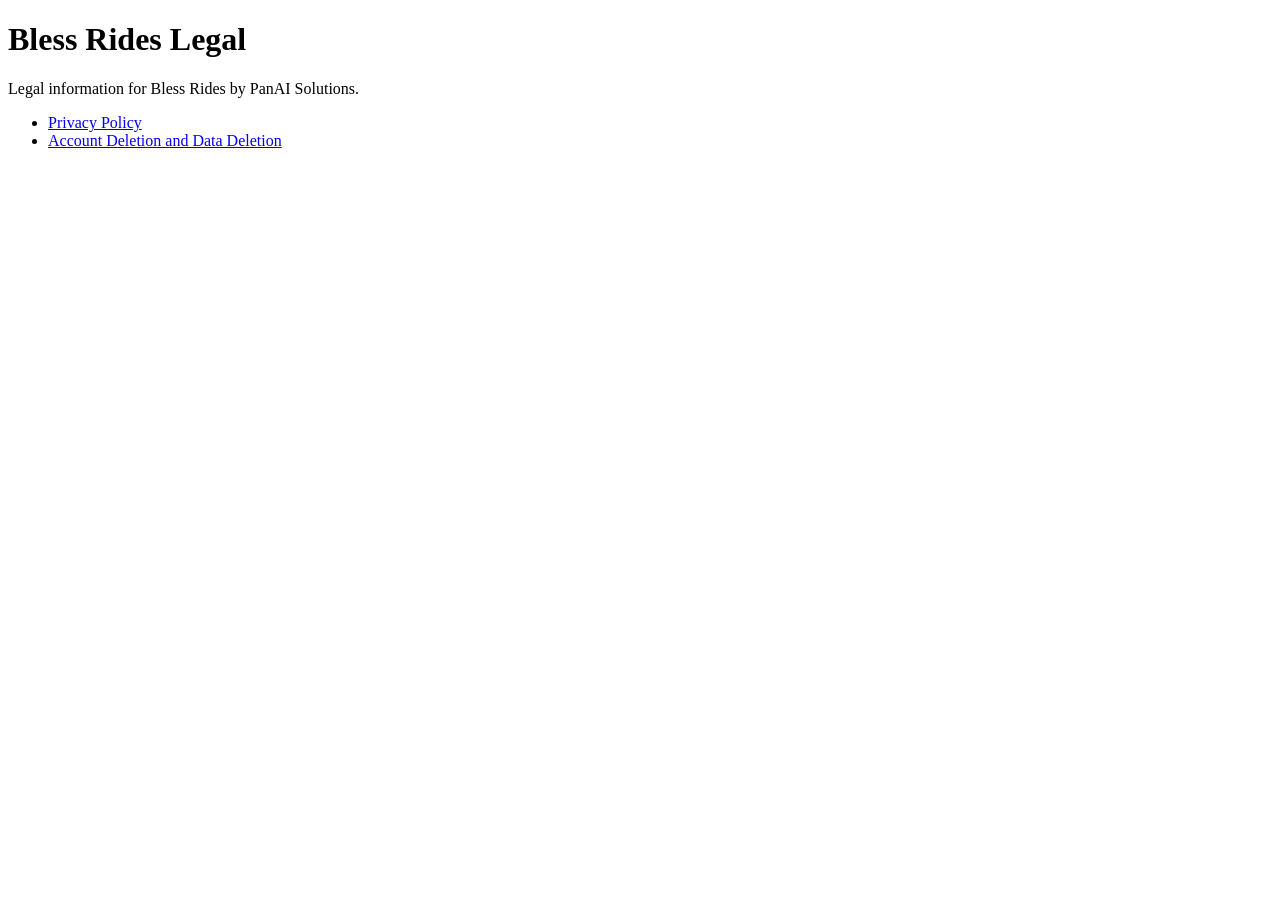
==== index.html @ 6a122d62 "Add initial index.html for Bless Rides Legal page" ====
<!doctype html>
<html lang="en">
<head>
  <meta charset="utf-8">
  <meta name="viewport" content="width=device-width, initial-scale=1">
  <title>Bless Rides Legal</title>
</head>
<body>
  <h1>Bless Rides Legal</h1>
  <p>Legal information for Bless Rides by PanAI Solutions.</p>

  <ul>
    <li><a href="privacy-policy.html">Privacy Policy</a></li>
    <li><a href="account-deletion.html">Account Deletion and Data Deletion</a></li>
  </ul>
</body>
</html>
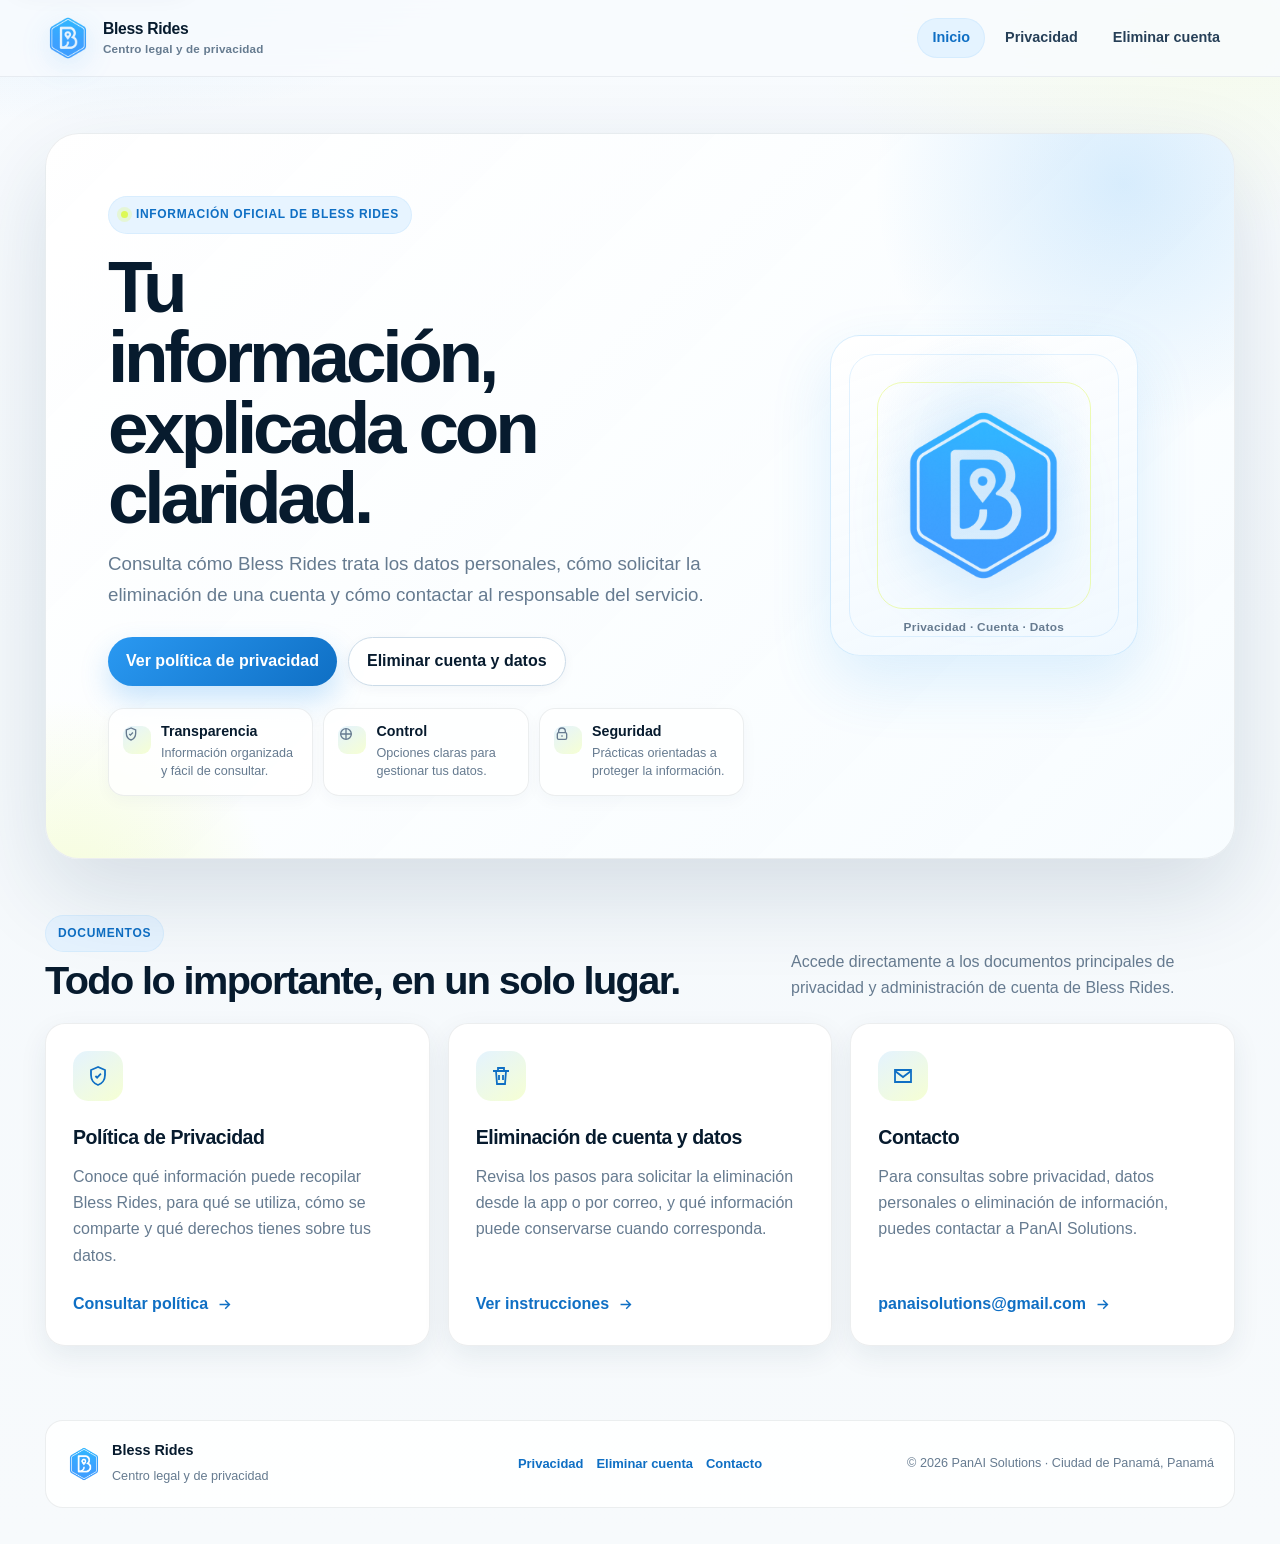
==== commit 40289759: "Update Bless Rides legal site" ====
--- a/index.html
+++ b/index.html
@@ -1,17 +1,120 @@
 <!doctype html>
-<html lang="en">
+<html lang="es">
 <head>
   <meta charset="utf-8">
   <meta name="viewport" content="width=device-width, initial-scale=1">
-  <title>Bless Rides Legal</title>
+  <meta name="description" content="Centro legal y de privacidad de Bless Rides. Consulta la política de privacidad, la eliminación de cuenta y los canales de contacto.">
+  <meta name="theme-color" content="#2A99F2">
+  <meta name="color-scheme" content="light">
+  <meta name="robots" content="index,follow">
+  <title>Centro Legal y de Privacidad | Bless Rides</title>
+  <link rel="icon" type="image/png" sizes="16x16" href="assets/favicon-16.png">
+  <link rel="icon" type="image/png" sizes="32x32" href="assets/favicon-32.png">
+  <link rel="icon" type="image/png" sizes="64x64" href="assets/favicon-64.png">
+  <link rel="apple-touch-icon" href="assets/apple-touch-icon.png">
+  <link rel="manifest" href="site.webmanifest">
+  <link rel="stylesheet" href="style.css">
+  <script defer src="site.js"></script>
 </head>
 <body>
-  <h1>Bless Rides Legal</h1>
-  <p>Legal information for Bless Rides by PanAI Solutions.</p>
+  <a class="skip-link" href="#contenido">Saltar al contenido</a>
 
-  <ul>
-    <li><a href="privacy-policy.html">Privacy Policy</a></li>
-    <li><a href="account-deletion.html">Account Deletion and Data Deletion</a></li>
-  </ul>
+  <header class="site-header">
+    <div class="container nav">
+      <a class="brand" href="index.html" aria-label="Bless Rides, centro legal y de privacidad">
+        <img src="assets/bless-logo.png" alt="" width="46" height="46">
+        <span class="brand-title">Bless Rides<span class="brand-subtitle">Centro legal y de privacidad</span></span>
+      </a>
+      <nav class="nav-links" aria-label="Navegación principal">
+        <a href="index.html" aria-current="page">Inicio</a>
+        <a href="privacy-policy.html">Privacidad</a>
+        <a href="account-deletion.html">Eliminar cuenta</a>
+      </nav>
+    </div>
+  </header>
+
+  <main id="contenido">
+    <section class="hero">
+      <div class="container">
+        <div class="hero-shell">
+          <div class="hero-copy">
+            <span class="eyebrow"><span class="eyebrow-dot" aria-hidden="true"></span>Información oficial de Bless Rides</span>
+            <h1>Tu información, explicada con claridad.</h1>
+            <p class="hero-lead">Consulta cómo Bless Rides trata los datos personales, cómo solicitar la eliminación de una cuenta y cómo contactar al responsable del servicio.</p>
+
+            <div class="hero-actions">
+              <a class="btn btn-primary" href="privacy-policy.html">Ver política de privacidad</a>
+              <a class="btn btn-ghost" href="account-deletion.html">Eliminar cuenta y datos</a>
+            </div>
+
+            <div class="trust-strip" aria-label="Principios del centro legal">
+              <div class="trust-item">
+                <span class="trust-icon" aria-hidden="true"><svg viewBox="0 0 24 24"><path d="M12 3 5 6v5c0 4.6 2.9 8.7 7 10 4.1-1.3 7-5.4 7-10V6l-7-3Z"/><path d="m9.4 12 1.7 1.7 3.8-4"/></svg></span>
+                <div><strong>Transparencia</strong><span>Información organizada y fácil de consultar.</span></div>
+              </div>
+              <div class="trust-item">
+                <span class="trust-icon" aria-hidden="true"><svg viewBox="0 0 24 24"><path d="M4 12h16M12 4v16"/><circle cx="12" cy="12" r="8"/></svg></span>
+                <div><strong>Control</strong><span>Opciones claras para gestionar tus datos.</span></div>
+              </div>
+              <div class="trust-item">
+                <span class="trust-icon" aria-hidden="true"><svg viewBox="0 0 24 24"><path d="M7 10V8a5 5 0 0 1 10 0v2"/><rect x="5" y="10" width="14" height="10" rx="2"/><path d="M12 14v2"/></svg></span>
+                <div><strong>Seguridad</strong><span>Prácticas orientadas a proteger la información.</span></div>
+              </div>
+            </div>
+          </div>
+
+          <div class="hero-visual" aria-hidden="true">
+            <div class="brand-stage">
+              <img src="assets/bless-logo.png" alt="">
+              <span class="brand-stage-caption">Privacidad · Cuenta · Datos</span>
+            </div>
+          </div>
+        </div>
+      </div>
+    </section>
+
+    <section class="section" aria-labelledby="documentos-title">
+      <div class="container">
+        <div class="section-head">
+          <div>
+            <span class="eyebrow">Documentos</span>
+            <h2 id="documentos-title">Todo lo importante, en un solo lugar.</h2>
+          </div>
+          <p>Accede directamente a los documentos principales de privacidad y administración de cuenta de Bless Rides.</p>
+        </div>
+
+        <div class="cards">
+          <article class="card">
+            <div class="icon-box" aria-hidden="true"><svg viewBox="0 0 24 24"><path d="M12 3 5 6v5c0 4.6 2.9 8.7 7 10 4.1-1.3 7-5.4 7-10V6l-7-3Z"/><path d="m9.4 12 1.7 1.7 3.8-4"/></svg></div>
+            <h3>Política de Privacidad</h3>
+            <p>Conoce qué información puede recopilar Bless Rides, para qué se utiliza, cómo se comparte y qué derechos tienes sobre tus datos.</p>
+            <a class="card-link" href="privacy-policy.html">Consultar política <svg viewBox="0 0 24 24" fill="none" stroke="currentColor" stroke-width="2"><path d="M5 12h14M13 6l6 6-6 6"/></svg></a>
+          </article>
+
+          <article class="card">
+            <div class="icon-box" aria-hidden="true"><svg viewBox="0 0 24 24"><path d="M4 7h16M9 7V4h6v3M7 7l1 13h8l1-13M10 11v5M14 11v5"/></svg></div>
+            <h3>Eliminación de cuenta y datos</h3>
+            <p>Revisa los pasos para solicitar la eliminación desde la app o por correo, y qué información puede conservarse cuando corresponda.</p>
+            <a class="card-link" href="account-deletion.html">Ver instrucciones <svg viewBox="0 0 24 24" fill="none" stroke="currentColor" stroke-width="2"><path d="M5 12h14M13 6l6 6-6 6"/></svg></a>
+          </article>
+
+          <article class="card">
+            <div class="icon-box" aria-hidden="true"><svg viewBox="0 0 24 24"><path d="M4 6h16v12H4z"/><path d="m4 7 8 6 8-6"/></svg></div>
+            <h3>Contacto</h3>
+            <p>Para consultas sobre privacidad, datos personales o eliminación de información, puedes contactar a PanAI Solutions.</p>
+            <a class="card-link" href="mailto:panaisolutions@gmail.com">panaisolutions@gmail.com <svg viewBox="0 0 24 24" fill="none" stroke="currentColor" stroke-width="2"><path d="M5 12h14M13 6l6 6-6 6"/></svg></a>
+          </article>
+        </div>
+      </div>
+    </section>
+  </main>
+
+  <footer class="site-footer">
+    <div class="container footer-shell">
+      <div class="footer-brand"><img src="assets/bless-logo.png" alt="" width="36" height="36"><div><strong>Bless Rides</strong><span>Centro legal y de privacidad</span></div></div>
+      <div class="footer-links"><a href="privacy-policy.html">Privacidad</a><a href="account-deletion.html">Eliminar cuenta</a><a href="mailto:panaisolutions@gmail.com">Contacto</a></div>
+      <div class="footer-meta">© 2026 PanAI Solutions · Ciudad de Panamá, Panamá</div>
+    </div>
+  </footer>
 </body>
 </html>
--- a/style.css
+++ b/style.css
@@ -0,0 +1,423 @@
+:root {
+  --brand: #2a99f2;
+  --brand-600: #1d86dc;
+  --brand-700: #0f6fc4;
+  --brand-800: #0b579b;
+  --brand-050: #f3f9ff;
+  --brand-100: #e4f3ff;
+  --brand-200: #cce9ff;
+  --lime: #ddf955;
+  --lime-soft: #f6ffd3;
+  --ink: #071b2e;
+  --ink-2: #263f57;
+  --muted: #667b90;
+  --muted-2: #8394a6;
+  --line: #dce8f2;
+  --line-strong: #cbdbe8;
+  --paper: #ffffff;
+  --canvas: #f5f9fc;
+  --success: #0a8a5b;
+  --warning: #c17a09;
+  --shadow-xs: 0 3px 12px rgba(12, 52, 87, .045);
+  --shadow-sm: 0 10px 28px rgba(12, 52, 87, .075);
+  --shadow-md: 0 20px 50px rgba(12, 52, 87, .11);
+  --shadow-lg: 0 34px 90px rgba(12, 52, 87, .14);
+  --radius-sm: 14px;
+  --radius-md: 20px;
+  --radius-lg: 28px;
+  --radius-xl: 34px;
+  --max: 1190px;
+  --header-h: 76px;
+}
+
+* { box-sizing: border-box; }
+html { scroll-behavior: smooth; scroll-padding-top: 96px; }
+body {
+  margin: 0;
+  min-height: 100vh;
+  font-family: ui-sans-serif, -apple-system, BlinkMacSystemFont, "Segoe UI", Roboto, Helvetica, Arial, sans-serif;
+  color: var(--ink);
+  line-height: 1.65;
+  background:
+    radial-gradient(760px 360px at 6% -7%, rgba(42, 153, 242, .15), transparent 64%),
+    radial-gradient(640px 310px at 96% 2%, rgba(221, 249, 85, .11), transparent 66%),
+    linear-gradient(180deg, #f8fbfe 0%, var(--canvas) 42%, #f7fafc 100%);
+  -webkit-font-smoothing: antialiased;
+  text-rendering: optimizeLegibility;
+}
+
+a { color: var(--brand-700); text-decoration-thickness: 1.4px; text-underline-offset: 3px; }
+a:hover { color: var(--brand-800); }
+img { display: block; max-width: 100%; }
+button, a { -webkit-tap-highlight-color: transparent; }
+::selection { background: rgba(42, 153, 242, .2); color: var(--ink); }
+
+.skip-link {
+  position: fixed;
+  z-index: 9999;
+  left: 16px;
+  top: 12px;
+  transform: translateY(-170%);
+  padding: 10px 14px;
+  border-radius: 10px;
+  background: var(--ink);
+  color: #fff;
+  font-weight: 800;
+  text-decoration: none;
+  box-shadow: var(--shadow-sm);
+}
+.skip-link:focus { transform: none; }
+:focus-visible { outline: 3px solid rgba(42, 153, 242, .42); outline-offset: 3px; border-radius: 8px; }
+
+.container { width: min(calc(100% - 36px), var(--max)); margin-inline: auto; }
+
+/* Header */
+.site-header {
+  position: sticky;
+  top: 0;
+  z-index: 100;
+  background: rgba(248, 251, 254, .86);
+  backdrop-filter: saturate(155%) blur(18px);
+  -webkit-backdrop-filter: saturate(155%) blur(18px);
+  border-bottom: 1px solid rgba(7, 27, 46, .065);
+  transition: box-shadow .18s ease, background .18s ease;
+}
+.site-header.is-scrolled { background: rgba(248, 251, 254, .94); box-shadow: 0 8px 26px rgba(12, 52, 87, .07); }
+.nav { min-height: var(--header-h); display: flex; align-items: center; justify-content: space-between; gap: 24px; }
+.brand { display: inline-flex; align-items: center; gap: 12px; min-width: max-content; color: var(--ink); text-decoration: none; }
+.brand img { width: 46px; height: 46px; filter: drop-shadow(0 8px 14px rgba(42, 153, 242, .2)); }
+.brand-title { font-size: .98rem; font-weight: 900; letter-spacing: -.02em; line-height: 1.05; }
+.brand-subtitle { display: block; margin-top: 5px; color: var(--muted); font-size: .73rem; font-weight: 750; letter-spacing: .015em; }
+.nav-links { display: flex; align-items: center; gap: 5px; }
+.nav-links a {
+  display: inline-flex;
+  align-items: center;
+  min-height: 40px;
+  padding: 0 14px;
+  border: 1px solid transparent;
+  border-radius: 999px;
+  color: var(--ink-2);
+  font-size: .9rem;
+  font-weight: 800;
+  text-decoration: none;
+}
+.nav-links a:hover { color: var(--brand-700); background: rgba(42, 153, 242, .065); }
+.nav-links a[aria-current="page"] { color: var(--brand-700); background: var(--brand-100); border-color: rgba(42, 153, 242, .08); }
+
+/* Shared labels */
+.eyebrow {
+  display: inline-flex;
+  align-items: center;
+  gap: 8px;
+  width: fit-content;
+  padding: 8px 12px;
+  border: 1px solid rgba(42, 153, 242, .08);
+  border-radius: 999px;
+  background: rgba(228, 243, 255, .86);
+  color: var(--brand-700);
+  font-size: .75rem;
+  font-weight: 900;
+  letter-spacing: .055em;
+  text-transform: uppercase;
+}
+.eyebrow-dot { width: 7px; height: 7px; border-radius: 50%; background: var(--lime); box-shadow: 0 0 0 4px rgba(221, 249, 85, .24); }
+
+/* Home hero */
+.hero { padding: 56px 0 28px; }
+.hero-shell {
+  position: relative;
+  isolation: isolate;
+  overflow: hidden;
+  display: grid;
+  grid-template-columns: minmax(0, 1.15fr) minmax(260px, .68fr);
+  gap: clamp(26px, 4vw, 52px);
+  align-items: center;
+  padding: clamp(36px, 5vw, 62px);
+  border: 1px solid rgba(7, 27, 46, .075);
+  border-radius: var(--radius-xl);
+  background: linear-gradient(135deg, rgba(255, 255, 255, .98), rgba(247, 252, 255, .94));
+  box-shadow: var(--shadow-lg);
+}
+.hero-shell::before {
+  content: "";
+  position: absolute;
+  z-index: -1;
+  width: 520px;
+  height: 520px;
+  right: -150px;
+  top: -210px;
+  border-radius: 50%;
+  background: radial-gradient(circle, rgba(42, 153, 242, .17), rgba(42, 153, 242, 0) 68%);
+}
+.hero-shell::after {
+  content: "";
+  position: absolute;
+  z-index: -1;
+  width: 420px;
+  height: 420px;
+  left: -190px;
+  bottom: -260px;
+  border-radius: 50%;
+  background: radial-gradient(circle, rgba(221, 249, 85, .23), rgba(221, 249, 85, 0) 70%);
+}
+.hero-copy { min-width: 0; }
+.hero h1 {
+  max-width: 10.8ch;
+  margin: 18px 0 16px;
+  font-size: clamp(3.05rem, 5.7vw, 5.35rem);
+  line-height: .965;
+  letter-spacing: -.058em;
+}
+.hero-lead { max-width: 63ch; margin: 0; color: var(--muted); font-size: clamp(1.03rem, 1.55vw, 1.17rem); }
+.hero-actions { display: flex; flex-wrap: wrap; gap: 11px; margin-top: 26px; }
+.btn {
+  display: inline-flex;
+  align-items: center;
+  justify-content: center;
+  min-height: 49px;
+  padding: 0 18px;
+  border-radius: 999px;
+  font-weight: 900;
+  text-decoration: none;
+  transition: transform .16s ease, box-shadow .16s ease, background .16s ease, border-color .16s ease;
+}
+.btn:hover { transform: translateY(-1px); text-decoration: none; }
+.btn-primary { color: #fff; background: linear-gradient(135deg, var(--brand), var(--brand-700)); box-shadow: 0 13px 28px rgba(42, 153, 242, .25); }
+.btn-primary:hover { color: #fff; box-shadow: 0 16px 34px rgba(42, 153, 242, .3); }
+.btn-ghost { color: var(--ink); background: rgba(255, 255, 255, .9); border: 1px solid var(--line-strong); box-shadow: var(--shadow-xs); }
+.btn-ghost:hover { color: var(--ink); border-color: rgba(42, 153, 242, .3); background: #fff; }
+
+.trust-strip { display: grid; grid-template-columns: repeat(3, minmax(0, 1fr)); gap: 10px; margin-top: 22px; }
+.trust-item {
+  display: grid;
+  grid-template-columns: 28px minmax(0, 1fr);
+  gap: 10px;
+  align-items: start;
+  padding: 14px;
+  border: 1px solid rgba(7, 27, 46, .075);
+  border-radius: 16px;
+  background: rgba(255, 255, 255, .76);
+  box-shadow: 0 5px 16px rgba(12, 52, 87, .035);
+}
+.trust-icon { width: 28px; height: 28px; display: grid; place-items: center; border-radius: 9px; background: linear-gradient(145deg, var(--brand-100), var(--lime-soft)); color: var(--brand-700); }
+.trust-icon svg { width: 16px; height: 16px; fill: none; stroke: currentColor; stroke-width: 2; }
+.trust-item strong { display: block; font-size: .89rem; line-height: 1.25; }
+.trust-item span { display: block; margin-top: 3px; color: var(--muted); font-size: .79rem; line-height: 1.45; }
+
+.hero-visual { min-width: 0; display: flex; justify-content: center; }
+.brand-stage {
+  position: relative;
+  width: min(308px, 100%);
+  aspect-ratio: .96;
+  display: grid;
+  place-items: center;
+  padding: 30px;
+  border: 1px solid rgba(42, 153, 242, .16);
+  border-radius: 30px;
+  background:
+    radial-gradient(circle at 50% 32%, rgba(42, 153, 242, .12), transparent 42%),
+    linear-gradient(160deg, rgba(255,255,255,.98), rgba(239,248,255,.9));
+  box-shadow: 0 26px 62px rgba(42, 153, 242, .14), inset 0 1px 0 rgba(255,255,255,.9);
+}
+.brand-stage::before,
+.brand-stage::after { content: ""; position: absolute; inset: 18px; border-radius: 26px; border: 1px solid rgba(42, 153, 242, .13); pointer-events: none; }
+.brand-stage::after { inset: 46px; border-color: rgba(221, 249, 85, .44); }
+.brand-stage img { width: 76%; filter: drop-shadow(0 17px 28px rgba(42, 153, 242, .22)); }
+.brand-stage-caption { position: absolute; left: 0; right: 0; bottom: 18px; text-align: center; color: var(--muted); font-size: .74rem; font-weight: 800; letter-spacing: .025em; }
+
+/* Home documents */
+.section { padding: 28px 0 74px; }
+.section-head { display: grid; grid-template-columns: minmax(0, 1fr) minmax(280px, .62fr); gap: 30px; align-items: end; margin-bottom: 22px; }
+.section-head h2 { margin: 7px 0 0; font-size: clamp(1.9rem, 3.1vw, 2.65rem); line-height: 1.06; letter-spacing: -.04em; }
+.section-head p { margin: 0; color: var(--muted); }
+.cards { display: grid; grid-template-columns: repeat(3, minmax(0, 1fr)); gap: 18px; }
+.card {
+  position: relative;
+  overflow: hidden;
+  min-height: 278px;
+  display: flex;
+  flex-direction: column;
+  padding: 27px;
+  border: 1px solid rgba(7, 27, 46, .075);
+  border-radius: var(--radius-md);
+  background: rgba(255, 255, 255, .92);
+  box-shadow: var(--shadow-sm);
+  transition: transform .16s ease, box-shadow .16s ease, border-color .16s ease;
+}
+.card::before { content: ""; position: absolute; inset: 0 0 auto 0; height: 3px; background: linear-gradient(90deg, var(--brand), var(--lime)); opacity: 0; transition: opacity .16s ease; }
+.card:hover { transform: translateY(-3px); border-color: rgba(42, 153, 242, .2); box-shadow: var(--shadow-md); }
+.card:hover::before { opacity: 1; }
+.icon-box { width: 50px; height: 50px; display: grid; place-items: center; margin-bottom: 20px; border-radius: 15px; background: linear-gradient(145deg, var(--brand-100), var(--lime-soft)); color: var(--brand-700); }
+.icon-box svg { width: 24px; height: 24px; fill: none; stroke: currentColor; stroke-width: 1.8; }
+.card h3 { margin: 0 0 10px; font-size: 1.22rem; letter-spacing: -.024em; }
+.card p { margin: 0 0 22px; color: var(--muted); }
+.card-link { display: inline-flex; align-items: center; gap: 8px; margin-top: auto; width: fit-content; font-weight: 900; text-decoration: none; }
+.card-link svg { width: 17px; height: 17px; transition: transform .16s ease; }
+.card-link:hover svg { transform: translateX(3px); }
+
+/* Document heroes */
+.page-hero { padding: 44px 0 20px; }
+.page-hero-shell {
+  position: relative;
+  isolation: isolate;
+  overflow: hidden;
+  padding: clamp(30px, 4.4vw, 48px);
+  border: 1px solid rgba(7, 27, 46, .075);
+  border-radius: var(--radius-lg);
+  background: linear-gradient(135deg, rgba(255,255,255,.98), rgba(241,249,255,.95));
+  box-shadow: var(--shadow-sm);
+}
+.page-hero-shell::after { content: ""; position: absolute; z-index: -1; right: -110px; top: -150px; width: 390px; height: 390px; border-radius: 50%; background: radial-gradient(circle, rgba(42,153,242,.15), transparent 67%); }
+.page-hero h1 { max-width: 18ch; margin: 14px 0 12px; font-size: clamp(2.35rem, 4.8vw, 4.35rem); line-height: .99; letter-spacing: -.052em; }
+.page-hero p { max-width: 76ch; margin: 0; color: var(--muted); font-size: 1.04rem; }
+.meta { display: flex; flex-wrap: wrap; gap: 8px; margin-top: 20px; }
+.meta span { display: inline-flex; align-items: center; min-height: 35px; padding: 0 11px; border: 1px solid rgba(42,153,242,.1); border-radius: 999px; background: rgba(42,153,242,.065); color: var(--ink-2); font-size: .81rem; font-weight: 800; }
+
+/* Documents */
+.doc-layout { display: grid; grid-template-columns: minmax(0, 1fr) 276px; gap: 22px; align-items: start; padding: 12px 0 72px; }
+.document {
+  min-width: 0;
+  padding: clamp(26px, 4vw, 43px);
+  border: 1px solid rgba(7, 27, 46, .075);
+  border-radius: var(--radius-md);
+  background: rgba(255,255,255,.97);
+  box-shadow: var(--shadow-sm);
+}
+.document section { scroll-margin-top: 100px; }
+.document section + section { margin-top: 32px; padding-top: 29px; border-top: 1px solid var(--line); }
+.document h2 { margin: 0 0 12px; color: var(--ink); font-size: 1.32rem; line-height: 1.24; letter-spacing: -.025em; }
+.document h3 { margin: 21px 0 8px; font-size: 1.02rem; }
+.document p, .document li { color: #3c556d; }
+.document p { margin: 0 0 12px; }
+.document p:last-child { margin-bottom: 0; }
+.document ul, .document ol { margin: 12px 0 0; padding-left: 23px; }
+.document li + li { margin-top: 7px; }
+.document strong { color: var(--ink); }
+.document a { overflow-wrap: anywhere; }
+
+.callout { margin: 20px 0 0; padding: 17px 18px; border: 1px solid #cfe7f9; border-left: 4px solid var(--brand); border-radius: var(--radius-sm); background: var(--brand-050); }
+.callout.warning { border-color: #efdcae; border-left-color: #e19a1d; background: #fff9ed; }
+.callout.success { border-color: #cce9dc; border-left-color: var(--success); background: #f1fbf7; }
+.callout strong { display: block; margin-bottom: 3px; }
+
+.data-grid { display: grid; grid-template-columns: repeat(2, minmax(0, 1fr)); gap: 11px; margin-top: 14px; }
+.data-chip { min-width: 0; padding: 14px 15px; border: 1px solid #e5eef6; border-radius: 14px; background: #f9fbfd; }
+.data-chip strong { display: block; font-size: .86rem; }
+.data-chip span { display: block; margin-top: 2px; color: var(--muted); font-size: .87rem; overflow-wrap: anywhere; }
+
+.toc { position: sticky; top: 98px; padding: 18px; border: 1px solid rgba(7, 27, 46, .075); border-radius: var(--radius-md); background: rgba(255, 255, 255, .94); box-shadow: var(--shadow-sm); }
+.toc-title { margin: 0 0 10px; color: var(--muted); font-size: .78rem; font-weight: 900; letter-spacing: .065em; text-transform: uppercase; }
+.toc ul { list-style: none; margin: 0; padding: 0; }
+.toc li + li { margin-top: 1px; }
+.toc a { display: block; padding: 7px 9px; border-radius: 9px; color: var(--ink-2); font-size: .86rem; font-weight: 760; line-height: 1.35; text-decoration: none; border-left: 2px solid transparent; }
+.toc a:hover { color: var(--brand-700); background: var(--brand-050); }
+.toc a.is-active { color: var(--brand-700); background: var(--brand-050); border-left-color: var(--brand); }
+.mobile-toc { display: none; }
+
+/* Footer */
+.site-footer { padding: 0 0 36px; }
+.footer-shell { display: grid; grid-template-columns: 1fr auto 1fr; gap: 20px; align-items: center; padding: 18px 20px; border: 1px solid rgba(7, 27, 46, .075); border-radius: 18px; background: rgba(255, 255, 255, .86); }
+.footer-brand { display: flex; align-items: center; gap: 10px; }
+.footer-brand img { width: 36px; height: 36px; }
+.footer-brand strong { display: block; font-size: .9rem; }
+.footer-brand span, .footer-meta { color: var(--muted); font-size: .79rem; }
+.footer-links { display: flex; flex-wrap: wrap; justify-content: center; gap: 13px; }
+.footer-links a { font-size: .81rem; font-weight: 800; text-decoration: none; }
+.footer-meta { text-align: right; }
+
+/* 404 */
+.not-found { min-height: calc(100vh - var(--header-h) - 130px); display: grid; place-items: center; padding: 54px 0; }
+.not-found-card { max-width: 720px; margin-inline: auto; padding: 46px; text-align: center; border: 1px solid rgba(7,27,46,.075); border-radius: var(--radius-xl); background: rgba(255,255,255,.96); box-shadow: var(--shadow-lg); }
+.not-found-card img { width: 118px; margin: 0 auto 18px; filter: drop-shadow(0 14px 22px rgba(42,153,242,.18)); }
+.not-found-card h1 { margin: 0 0 10px; font-size: clamp(2.2rem, 6vw, 4rem); letter-spacing: -.045em; }
+.not-found-card p { max-width: 52ch; margin: 0 auto; color: var(--muted); }
+.not-found-card .hero-actions { justify-content: center; }
+
+@media (max-width: 1050px) {
+  .hero-shell { grid-template-columns: minmax(0, 1fr) 270px; gap: 28px; padding: 42px; }
+  .hero h1 { font-size: clamp(3rem, 6.6vw, 4.7rem); }
+  .brand-stage { width: 270px; }
+  .trust-strip { gap: 8px; }
+  .trust-item { padding: 12px; grid-template-columns: 24px minmax(0,1fr); gap: 8px; }
+  .trust-icon { width: 24px; height: 24px; }
+  .trust-item span { font-size: .75rem; }
+  .doc-layout { grid-template-columns: minmax(0, 1fr) 248px; }
+}
+
+@media (max-width: 880px) {
+  .hero-shell { grid-template-columns: 1fr; }
+  .hero-copy { order: 1; }
+  .hero-visual { order: 2; justify-content: flex-start; margin-top: 6px; }
+  .brand-stage { width: 190px; padding: 20px; border-radius: 24px; }
+  .brand-stage::before { inset: 12px; }
+  .brand-stage::after { inset: 30px; }
+  .brand-stage-caption { display: none; }
+  .hero h1 { max-width: 12ch; }
+  .section-head { grid-template-columns: 1fr; gap: 8px; align-items: start; }
+  .cards { grid-template-columns: 1fr; }
+  .card { min-height: 0; }
+  .doc-layout { grid-template-columns: 1fr; }
+  .toc { display: none; }
+  .mobile-toc { display: block; margin: 0 0 14px; border: 1px solid rgba(7,27,46,.075); border-radius: 16px; background: rgba(255,255,255,.94); box-shadow: var(--shadow-xs); }
+  .mobile-toc summary { cursor: pointer; list-style: none; padding: 15px 17px; font-weight: 850; color: var(--ink-2); }
+  .mobile-toc summary::-webkit-details-marker { display: none; }
+  .mobile-toc summary::after { content: "+"; float: right; color: var(--brand-700); font-size: 1.1rem; }
+  .mobile-toc[open] summary::after { content: "–"; }
+  .mobile-toc ul { list-style: none; margin: 0; padding: 0 15px 14px; columns: 2; column-gap: 20px; }
+  .mobile-toc li { break-inside: avoid; }
+  .mobile-toc a { display: block; padding: 7px 2px; color: var(--ink-2); font-size: .86rem; font-weight: 750; text-decoration: none; }
+  .footer-shell { grid-template-columns: 1fr auto; }
+  .footer-meta { grid-column: 1 / -1; text-align: left; }
+}
+
+@media (max-width: 720px) {
+  :root { --header-h: auto; }
+  html { scroll-padding-top: 16px; }
+  .container { width: min(calc(100% - 24px), var(--max)); }
+  .site-header { position: relative; }
+  .nav { min-height: auto; padding: 12px 0; flex-direction: column; align-items: flex-start; gap: 10px; }
+  .brand img { width: 42px; height: 42px; }
+  .nav-links { width: 100%; overflow-x: auto; padding: 1px 0 2px; scrollbar-width: none; }
+  .nav-links::-webkit-scrollbar { display: none; }
+  .nav-links a { min-height: 38px; padding-inline: 12px; white-space: nowrap; background: rgba(255,255,255,.62); border-color: rgba(7,27,46,.06); }
+  .hero { padding: 24px 0 22px; }
+  .hero-shell { gap: 24px; padding: 26px 22px; border-radius: 24px; }
+  .hero h1 { margin-top: 15px; font-size: clamp(2.55rem, 13vw, 3.8rem); }
+  .hero-lead { font-size: 1rem; }
+  .hero-actions { margin-top: 22px; }
+  .btn { width: 100%; }
+  .trust-strip { grid-template-columns: 1fr; }
+  .hero-visual { justify-content: center; margin-top: 0; }
+  .brand-stage { width: 150px; }
+  .section { padding-top: 20px; padding-bottom: 54px; }
+  .section-head h2 { font-size: 2rem; }
+  .card { padding: 23px; }
+  .page-hero { padding: 24px 0 14px; }
+  .page-hero-shell { padding: 25px 22px; border-radius: 24px; }
+  .page-hero h1 { font-size: clamp(2.3rem, 11vw, 3.35rem); }
+  .doc-layout { padding-bottom: 54px; }
+  .document { padding: 23px 21px; }
+  .document section { scroll-margin-top: 16px; }
+  .data-grid { grid-template-columns: 1fr; }
+  .mobile-toc ul { columns: 1; }
+  .footer-shell { grid-template-columns: 1fr; align-items: start; }
+  .footer-links { justify-content: flex-start; }
+  .footer-meta { grid-column: auto; }
+  .not-found-card { padding: 32px 22px; }
+}
+
+@media (prefers-reduced-motion: reduce) {
+  html { scroll-behavior: auto; }
+  *, *::before, *::after { transition-duration: .01ms !important; animation-duration: .01ms !important; animation-iteration-count: 1 !important; }
+}
+
+@media print {
+  body { background: #fff; color: #000; }
+  .site-header, .site-footer, .toc, .mobile-toc, .skip-link { display: none !important; }
+  .container { width: 100%; max-width: none; }
+  .page-hero { padding: 0 0 18px; }
+  .page-hero-shell, .document { box-shadow: none; border: 0; background: #fff; padding: 0; }
+  .doc-layout { display: block; padding: 0; }
+  .document section { break-inside: avoid; }
+  a { color: #000; text-decoration: underline; }
+}
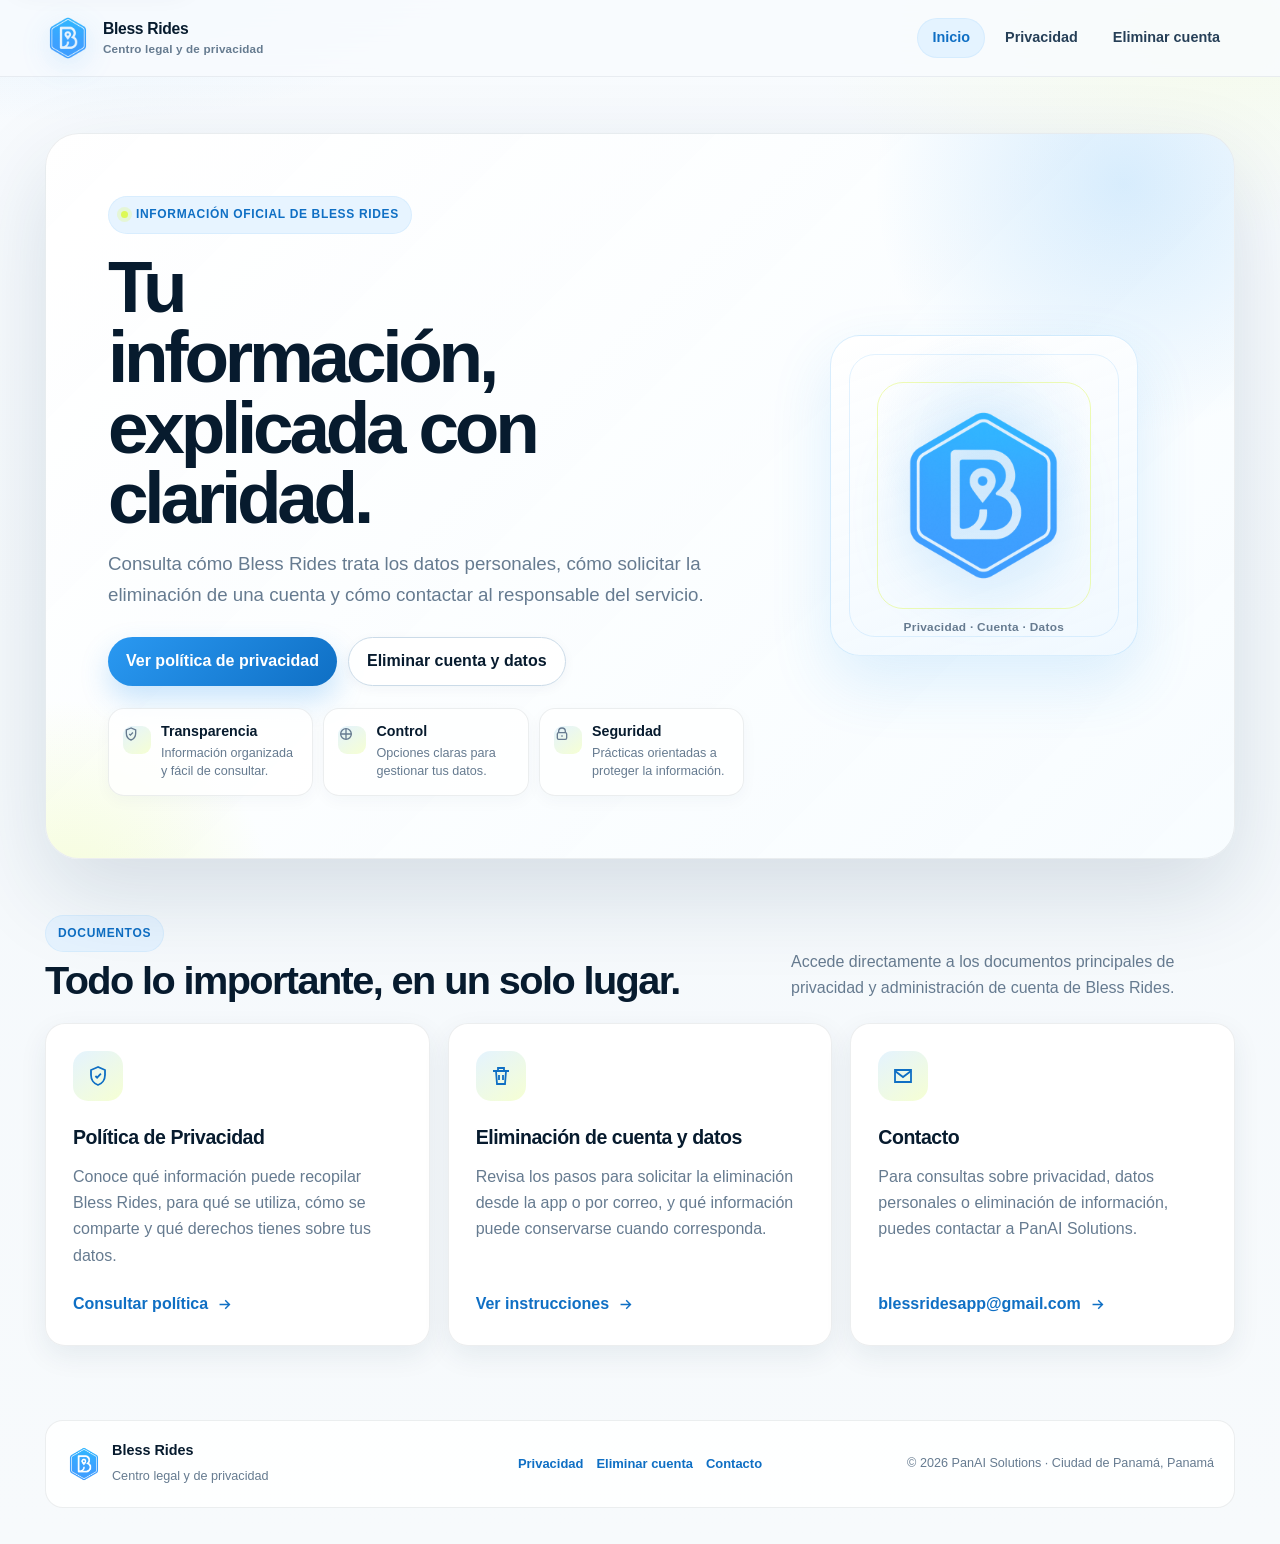
==== commit df056a9b: "Update contact email in index.html" ====
--- a/index.html
+++ b/index.html
@@ -102,7 +102,7 @@
             <div class="icon-box" aria-hidden="true"><svg viewBox="0 0 24 24"><path d="M4 6h16v12H4z"/><path d="m4 7 8 6 8-6"/></svg></div>
             <h3>Contacto</h3>
             <p>Para consultas sobre privacidad, datos personales o eliminación de información, puedes contactar a PanAI Solutions.</p>
-            <a class="card-link" href="mailto:panaisolutions@gmail.com">panaisolutions@gmail.com <svg viewBox="0 0 24 24" fill="none" stroke="currentColor" stroke-width="2"><path d="M5 12h14M13 6l6 6-6 6"/></svg></a>
+            <a class="card-link" href="mailto:blessridesapp@gmail.com">blessridesapp@gmail.com <svg viewBox="0 0 24 24" fill="none" stroke="currentColor" stroke-width="2"><path d="M5 12h14M13 6l6 6-6 6"/></svg></a>
           </article>
         </div>
       </div>
@@ -112,7 +112,7 @@
   <footer class="site-footer">
     <div class="container footer-shell">
       <div class="footer-brand"><img src="assets/bless-logo.png" alt="" width="36" height="36"><div><strong>Bless Rides</strong><span>Centro legal y de privacidad</span></div></div>
-      <div class="footer-links"><a href="privacy-policy.html">Privacidad</a><a href="account-deletion.html">Eliminar cuenta</a><a href="mailto:panaisolutions@gmail.com">Contacto</a></div>
+      <div class="footer-links"><a href="privacy-policy.html">Privacidad</a><a href="account-deletion.html">Eliminar cuenta</a><a href="mailto:blessridesapp@gmail.com">Contacto</a></div>
       <div class="footer-meta">© 2026 PanAI Solutions · Ciudad de Panamá, Panamá</div>
     </div>
   </footer>
